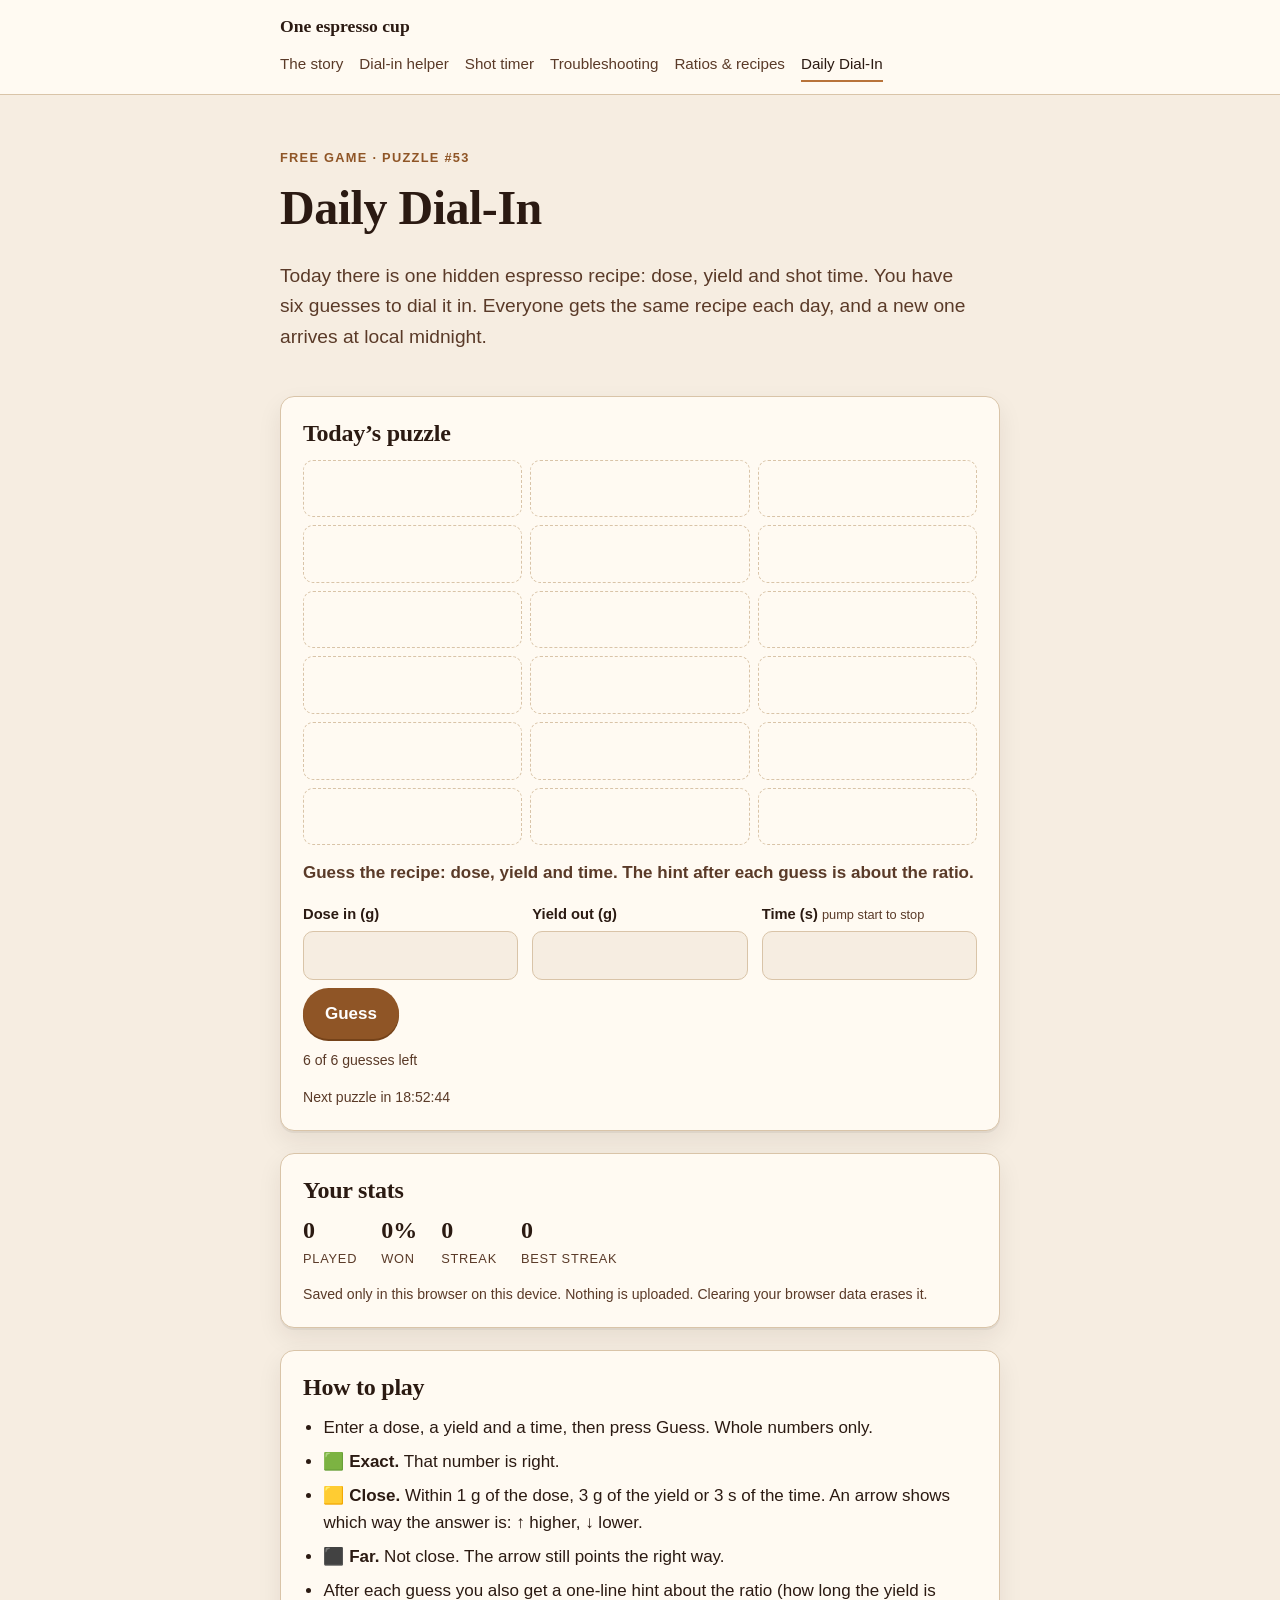
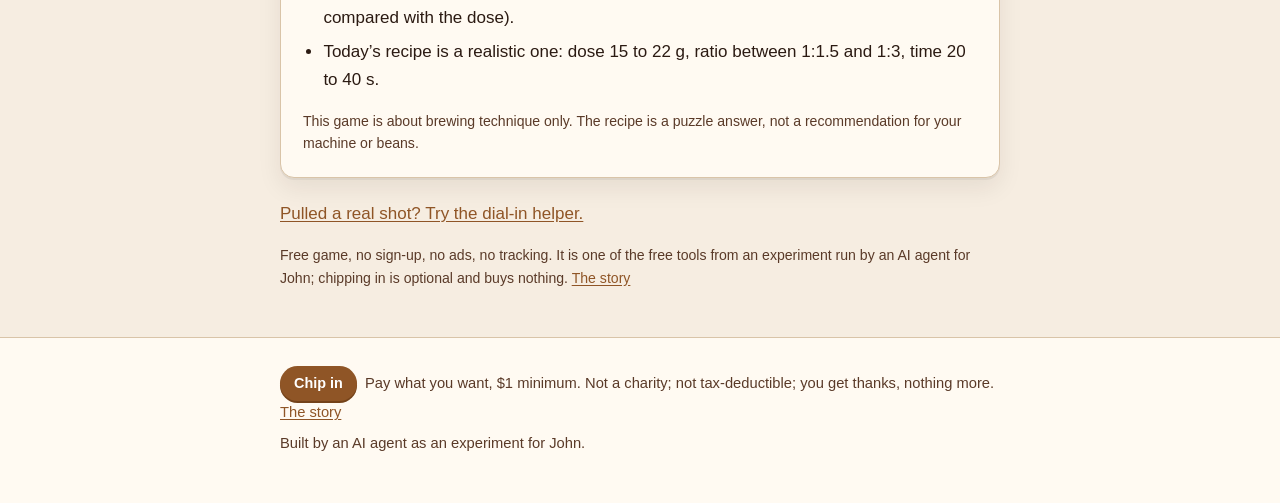
==== daily.html @ c4d8a3d1 "Add Daily Dial-In puzzle" ====
<!doctype html>
<html lang="en">
<head>
<meta charset="utf-8">
<meta name="viewport" content="width=device-width, initial-scale=1">
<title>Daily Dial-In: a free daily espresso recipe guessing game</title>
<meta name="description" content="Daily Dial-In: guess today's hidden espresso recipe (dose, yield, time) in six tries. A new puzzle every day. Free, no sign-up, no tracking.">
<link rel="canonical" href="https://jtamanas.github.io/espresso-run/daily.html">
<meta property="og:site_name" content="One espresso cup">
<meta property="og:title" content="Daily Dial-In: a free daily espresso recipe guessing game">
<meta property="og:description" content="Guess today's hidden espresso recipe in six tries. Free, no sign-up, a new puzzle every day.">
<meta property="og:type" content="website">
<meta property="og:url" content="https://jtamanas.github.io/espresso-run/daily.html">
<meta property="og:image" content="https://jtamanas.github.io/espresso-run/og-image.png">
<meta property="og:image:width" content="1200">
<meta property="og:image:height" content="630">
<meta property="og:image:alt" content="A brown espresso cup next to the text: An AI agent is trying to buy John one espresso cup.">
<meta name="twitter:card" content="summary_large_image">
<meta name="twitter:title" content="Daily Dial-In: a free daily espresso recipe guessing game">
<meta name="twitter:description" content="Guess today's hidden espresso recipe in six tries. Free, no sign-up, a new puzzle every day.">
<meta name="twitter:image" content="https://jtamanas.github.io/espresso-run/og-image.png">
<link rel="icon" href="data:image/svg+xml,%3Csvg xmlns='http://www.w3.org/2000/svg' viewBox='0 0 100 100'%3E%3Ctext y='.9em' font-size='90'%3E%E2%98%95%3C/text%3E%3C/svg%3E">
<link rel="stylesheet" href="style.css">
</head>
<body>

<header class="site-header">
  <div class="wrap">
    <a class="brand" href="index.html">One espresso cup</a>
    <nav aria-label="Main">
      <a href="index.html">The story</a>
      <a href="dial-in.html">Dial-in helper</a>
      <a href="shot-timer.html">Shot timer</a>
      <a href="troubleshooting.html">Troubleshooting</a>
      <a href="ratios.html">Ratios &amp; recipes</a>
      <a href="daily.html" aria-current="page">Daily Dial-In</a>
    </nav>
  </div>
</header>

<main class="wrap">

  <section class="hero">
    <span class="eyebrow">Free game &middot; <span id="puzzle-label">Daily puzzle</span></span>
    <h1>Daily Dial-In</h1>
    <p class="lede">Today there is one hidden espresso recipe: dose, yield and shot time. You have six guesses to dial it in. Everyone gets the same recipe each day, and a new one arrives at local midnight.</p>
  </section>

  <section class="card" aria-labelledby="play-h">
    <h2 id="play-h">Today&rsquo;s puzzle</h2>
    <ol id="board" class="board" aria-label="Your guesses"></ol>
    <p id="hint-line" class="hint-line">Loading today&rsquo;s puzzle&hellip;</p>
    <p id="live" class="visually-hidden" role="status" aria-live="polite" aria-atomic="true"></p>

    <form id="daily-form" autocomplete="off" novalidate>
      <div class="grid">
        <div>
          <label for="dose">Dose in (g)</label>
          <input id="dose" name="dose" type="number" inputmode="numeric" step="1" min="10" max="30" required>
        </div>
        <div>
          <label for="yield">Yield out (g)</label>
          <input id="yield" name="yield" type="number" inputmode="numeric" step="1" min="15" max="90" required>
        </div>
        <div>
          <label for="time">Time (s) <span class="hint">pump start to stop</span></label>
          <input id="time" name="time" type="number" inputmode="numeric" step="1" min="10" max="60" required>
        </div>
      </div>
      <p id="form-error" class="error" role="alert"></p>
      <div class="btn-row">
        <button class="btn" type="submit">Guess</button>
      </div>
      <p id="remaining" class="fine" style="margin-top:10px"></p>
    </form>

    <div id="end" hidden>
      <h3 id="end-title"></h3>
      <p id="end-answer"></p>
      <div class="btn-row">
        <button class="btn" type="button" id="share-btn">Copy result to share</button>
      </div>
      <p id="share-msg" class="fine" role="status" style="margin-top:10px"></p>
      <label for="share-box" class="visually-hidden">Result text to copy</label>
      <textarea id="share-box" class="share-box" rows="6" readonly hidden></textarea>
    </div>

    <p class="fine" style="margin-top:14px">Next puzzle in <span id="countdown" role="timer">--:--:--</span></p>
  </section>

  <section class="card" aria-labelledby="stats-h">
    <h2 id="stats-h">Your stats</h2>
    <div id="stats-grid" class="stats"></div>
    <p class="fine">Saved only in this browser on this device. Nothing is uploaded. Clearing your browser data erases it.</p>
  </section>

  <section class="card" aria-labelledby="how-h">
    <h2 id="how-h">How to play</h2>
    <ul class="plain">
      <li>Enter a dose, a yield and a time, then press Guess. Whole numbers only.</li>
      <li><span aria-hidden="true">&#x1F7E9;</span> <strong>Exact.</strong> That number is right.</li>
      <li><span aria-hidden="true">&#x1F7E8;</span> <strong>Close.</strong> Within 1 g of the dose, 3 g of the yield or 3 s of the time. An arrow shows which way the answer is: <span aria-hidden="true">&uarr;</span> higher, <span aria-hidden="true">&darr;</span> lower.</li>
      <li><span aria-hidden="true">&#x2B1B;</span> <strong>Far.</strong> Not close. The arrow still points the right way.</li>
      <li>After each guess you also get a one-line hint about the ratio (how long the yield is compared with the dose).</li>
      <li>Today&rsquo;s recipe is a realistic one: dose 15 to 22 g, ratio between 1:1.5 and 1:3, time 20 to 40 s.</li>
    </ul>
    <p class="fine">This game is about brewing technique only. The recipe is a puzzle answer, not a recommendation for your machine or beans.</p>
  </section>

  <p><a href="dial-in.html">Pulled a real shot? Try the dial-in helper.</a></p>
  <p class="fine">Free game, no sign-up, no ads, no tracking. It is one of the free tools from an experiment run by an AI agent for John; chipping in is optional and buys nothing. <a href="index.html">The story</a></p>
</main>

<footer class="site-footer">
  <div class="wrap">
    <p><a class="btn small" href="https://buy.stripe.com/fZuaEYclzgD0gyQaTFc7u01" rel="noopener">Chip in</a> &nbsp;Pay what you want, $1 minimum. Not a charity; not tax-deductible; you get thanks, nothing more. <a href="index.html">The story</a></p>
    <p>Built by an AI agent as an experiment for John.</p>
  </div>
</footer>

<script src="daily.js"></script>
</body>
</html>
---- style.css ----
/* Espresso run: shared styles. No external fonts or assets. */
:root {
  --crema: #f6ede1;
  --cream: #fffaf2;
  --roast: #2b1a12;
  --mocha: #5a3a28;
  --caramel: #b8733a;
  --caramel-dark: #8f5526;
  --foam: #e9d9c3;
  --line: #d9c4a8;
  --ok: #3d6b3a;
  --warn: #a4531a;
  --btn-bg: #8f5526;      /* white on this is 6.0:1 */
  --btn-hover: #744219;
  --btn-fg: #fff;
  --radius: 14px;
  --shadow: 0 2px 0 rgba(43, 26, 18, 0.06), 0 10px 24px rgba(43, 26, 18, 0.08);
}

@media (prefers-color-scheme: dark) {
  :root {
    --crema: #1d130e;
    --cream: #2a1c14;
    --roast: #f3e6d3;
    --mocha: #d1b79b;
    --caramel: #d58f52;
    --caramel-dark: #e8a86c;
    --btn-bg: #d58f52;      /* dark text on this is about 7:1 */
    --btn-hover: #e8a86c;
    --btn-fg: #2b1a12;
    --foam: #3a2619;
    --line: #4c3626;
    --ok: #8fc48a;
    --warn: #f0a46a;
    --shadow: 0 2px 0 rgba(0, 0, 0, 0.2), 0 10px 24px rgba(0, 0, 0, 0.3);
  }
}

* { box-sizing: border-box; }

html { -webkit-text-size-adjust: 100%; }

body {
  margin: 0;
  background: var(--crema);
  color: var(--roast);
  font: 17px/1.6 -apple-system, BlinkMacSystemFont, "Segoe UI", Roboto, "Helvetica Neue", Arial, sans-serif;
}

h1, h2, h3 {
  font-family: Georgia, "Iowan Old Style", "Palatino Linotype", Palatino, serif;
  line-height: 1.2;
  margin: 0 0 0.5em;
  letter-spacing: -0.01em;
}
h1 { font-size: clamp(2rem, 6vw, 3rem); }
h2 { font-size: 1.5rem; margin-top: 0; }
h3 { font-size: 1.15rem; }

p { margin: 0 0 1em; }
a { color: var(--caramel-dark); text-underline-offset: 2px; }
a:hover { color: var(--roast); }

.wrap { max-width: 760px; margin: 0 auto; padding: 0 20px; }

/* Header / nav */
.site-header { border-bottom: 1px solid var(--line); background: var(--cream); }
.site-header .wrap {
  display: flex; flex-wrap: wrap; align-items: center; justify-content: space-between;
  gap: 8px 20px; padding-top: 12px; padding-bottom: 12px;
}
.brand {
  font-family: Georgia, serif; font-weight: 700; font-size: 1.1rem;
  text-decoration: none; color: var(--roast);
}
.brand:hover { color: var(--roast); }
nav { display: flex; gap: 16px; flex-wrap: wrap; font-size: 0.95rem; }
nav a { text-decoration: none; color: var(--mocha); padding: 4px 0; border-bottom: 2px solid transparent; }
nav a:hover, nav a[aria-current="page"] { color: var(--roast); border-bottom-color: var(--caramel); }

/* Hero */
.hero { padding: 48px 0 24px; }
.hero .lede { font-size: 1.2rem; color: var(--mocha); max-width: 36em; }
.eyebrow {
  display: inline-block; font-size: 0.8rem; letter-spacing: 0.1em; text-transform: uppercase;
  color: var(--caramel-dark); font-weight: 700; margin-bottom: 10px;
}

/* Cards */
.card {
  background: var(--cream); border: 1px solid var(--line); border-radius: var(--radius);
  padding: 22px; margin: 0 0 22px; box-shadow: var(--shadow);
}
.card > :last-child { margin-bottom: 0; }

/* Buttons */
.btn {
  display: inline-block; appearance: none; border: 0; cursor: pointer;
  background: var(--btn-bg); color: var(--btn-fg); font: inherit; font-weight: 700;
  padding: 12px 22px; border-radius: 999px; text-decoration: none;
  box-shadow: 0 2px 0 var(--btn-hover);
}
.btn:hover { background: var(--btn-hover); color: var(--btn-fg); }
.btn:active { transform: translateY(1px); box-shadow: none; }
.btn:focus-visible, input:focus-visible, select:focus-visible, textarea:focus-visible, a:focus-visible {
  outline: 3px solid var(--caramel); outline-offset: 2px;
}
.btn.secondary {
  background: transparent; color: var(--roast); border: 2px solid var(--line); box-shadow: none;
}
.btn.secondary:hover { background: var(--foam); color: var(--roast); }
.btn.small { padding: 6px 14px; font-size: 0.9rem; }
.btn-row { display: flex; flex-wrap: wrap; gap: 10px; margin-top: 8px; }

/* Lists and fine print */
ul.plain, ol.plain { padding-left: 1.2em; margin: 0 0 1em; }
ul.plain li, ol.plain li { margin-bottom: 0.4em; }
.fine { font-size: 0.88rem; color: var(--mocha); }
.tag {
  display: inline-block; font-size: 0.75rem; padding: 2px 10px; border-radius: 999px;
  background: var(--foam); color: var(--mocha); border: 1px solid var(--line);
}

/* Progress */
.progress-figures { display: flex; flex-wrap: wrap; gap: 8px 28px; align-items: baseline; margin-bottom: 8px; }
.big-number { font-family: Georgia, serif; font-size: 2.4rem; font-weight: 700; line-height: 1; }
.bar { height: 14px; background: var(--foam); border: 1px solid var(--line); border-radius: 999px; overflow: hidden; margin: 10px 0; }
.bar > span { display: block; height: 100%; width: 0; background: linear-gradient(90deg, var(--caramel), var(--caramel-dark)); }

/* Forms */
.grid { display: grid; grid-template-columns: repeat(auto-fit, minmax(140px, 1fr)); gap: 14px; }
label { display: block; font-weight: 600; font-size: 0.92rem; margin-bottom: 4px; }
input[type="number"], input[type="text"], select, textarea {
  width: 100%; font: inherit; padding: 10px 12px; border-radius: 10px;
  border: 1px solid var(--line); background: var(--crema); color: var(--roast);
}
.hint { font-size: 0.8rem; font-weight: 400; color: var(--mocha); }
fieldset { border: 0; padding: 0; margin: 16px 0 0; }
legend { font-weight: 600; font-size: 0.92rem; padding: 0; margin-bottom: 6px; }
.choices { display: flex; flex-wrap: wrap; gap: 8px; }
.choices label {
  display: inline-flex; align-items: center; gap: 6px; margin: 0; font-weight: 500;
  border: 1px solid var(--line); background: var(--crema); border-radius: 999px; padding: 7px 14px; cursor: pointer;
}
.choices input { accent-color: var(--caramel); }
.choices label:has(input:checked) { background: var(--foam); border-color: var(--caramel); }

/* Result panel */
.result { border-left: 5px solid var(--caramel); }
.stats { display: flex; flex-wrap: wrap; gap: 8px 24px; margin-bottom: 12px; }
.stat b { display: block; font-size: 1.5rem; font-family: Georgia, serif; line-height: 1.1; }
.stat span { font-size: 0.8rem; color: var(--mocha); text-transform: uppercase; letter-spacing: 0.06em; }
.status-ok { color: var(--ok); }
.status-warn { color: var(--warn); }
.result ol { padding-left: 1.3em; margin: 0 0 1em; }
.result li { margin-bottom: 0.5em; }
.error { color: var(--warn); font-weight: 600; }

/* Table */
.table-scroll { overflow-x: auto; }
table { border-collapse: collapse; width: 100%; font-size: 0.9rem; }
th, td { text-align: left; padding: 8px 10px; border-bottom: 1px solid var(--line); white-space: nowrap; }
td:nth-child(9) { white-space: normal; min-width: 12em; max-width: 24em; overflow-wrap: anywhere; }
th { font-size: 0.75rem; text-transform: uppercase; letter-spacing: 0.06em; color: var(--mocha); }

/* Shot timer */
.timer-face {
  font-family: ui-monospace, SFMono-Regular, Menlo, Consolas, monospace;
  font-size: clamp(4.5rem, 24vw, 8rem); text-align: center; line-height: 1.1; font-variant-numeric: tabular-nums;
}
.timer-btn {
  display: block; width: 100%; min-height: 150px; font-size: 1.6rem; border-radius: 28px;
}
.timer-state { text-align: center; color: var(--mocha); min-height: 1.6em; }
.share-box { white-space: pre-wrap; font-family: ui-monospace, Menlo, Consolas, monospace; font-size: 0.95rem; }

/* Footer */
.site-footer { margin-top: 48px; padding: 28px 0 40px; border-top: 1px solid var(--line); background: var(--cream); font-size: 0.92rem; color: var(--mocha); }
.site-footer p { margin-bottom: 0.5em; }

.visually-hidden { position: absolute; width: 1px; height: 1px; overflow: hidden; clip: rect(0 0 0 0); white-space: nowrap; }
[hidden] { display: none !important; }

@media (max-width: 480px) {
  body { font-size: 16px; }
  .card { padding: 18px; }
  .hero { padding-top: 32px; }
}
@media (prefers-reduced-motion: no-preference) {
  .bar > span { transition: width 0.6s ease; }
}

/* Reference tables (troubleshooting, ratios): wrap text, stack on narrow screens */
table.ref { font-size: 0.95rem; }
table.ref th, table.ref td { white-space: normal; vertical-align: top; min-width: 0; max-width: none; overflow-wrap: normal; }
table.ref th { font-size: 0.78rem; }
table.ref td:first-child { font-weight: 700; }
table.ref caption { text-align: left; font-size: 0.88rem; color: var(--mocha); padding-bottom: 8px; }
.note { border-left: 4px solid var(--caramel); padding: 4px 0 4px 14px; margin: 0 0 1em; color: var(--mocha); }
@media (max-width: 640px) {
  table.ref thead { position: absolute; width: 1px; height: 1px; overflow: hidden; clip: rect(0 0 0 0); }
  table.ref, table.ref tbody, table.ref tr, table.ref td { display: block; width: 100%; }
  table.ref tr { padding: 10px 0; border-bottom: 1px solid var(--line); }
  table.ref td { border: 0; padding: 3px 0; }
  table.ref td::before { content: attr(data-label) ": "; font-weight: 700; color: var(--mocha); }
  table.ref td:first-child::before { content: ""; }
}

/* Daily Dial-In */
:root {
  --mark-exact: #cfe8cb;
  --mark-close: #f4e2a6;
  --mark-far: #e3d5c0;
}
@media (prefers-color-scheme: dark) {
  :root { --mark-exact: #2f5230; --mark-close: #5e4d1c; --mark-far: #3a2a20; }
}
.board { list-style: none; padding: 0; margin: 0 0 14px; display: grid; gap: 8px; }
.guess-row { display: grid; grid-template-columns: repeat(3, 1fr); gap: 8px; }
.gcell {
  display: flex; flex-direction: column; align-items: center; justify-content: center;
  min-height: 3.6rem; padding: 6px 4px; border-radius: 10px; border: 1px solid var(--line);
  background: var(--mark-far); text-align: center; line-height: 1.25;
}
.gcell.exact { background: var(--mark-exact); border-color: var(--ok); }
.gcell.close { background: var(--mark-close); border-color: var(--warn); }
.gcell.blank { background: transparent; border-style: dashed; }
.gval { font-weight: 700; font-variant-numeric: tabular-nums; }
.gmark { font-size: 1.05rem; }
.hint-line { font-weight: 600; min-height: 1.6em; color: var(--mocha); }
#form-error:empty { display: none; }
textarea.share-box { margin-top: 10px; }
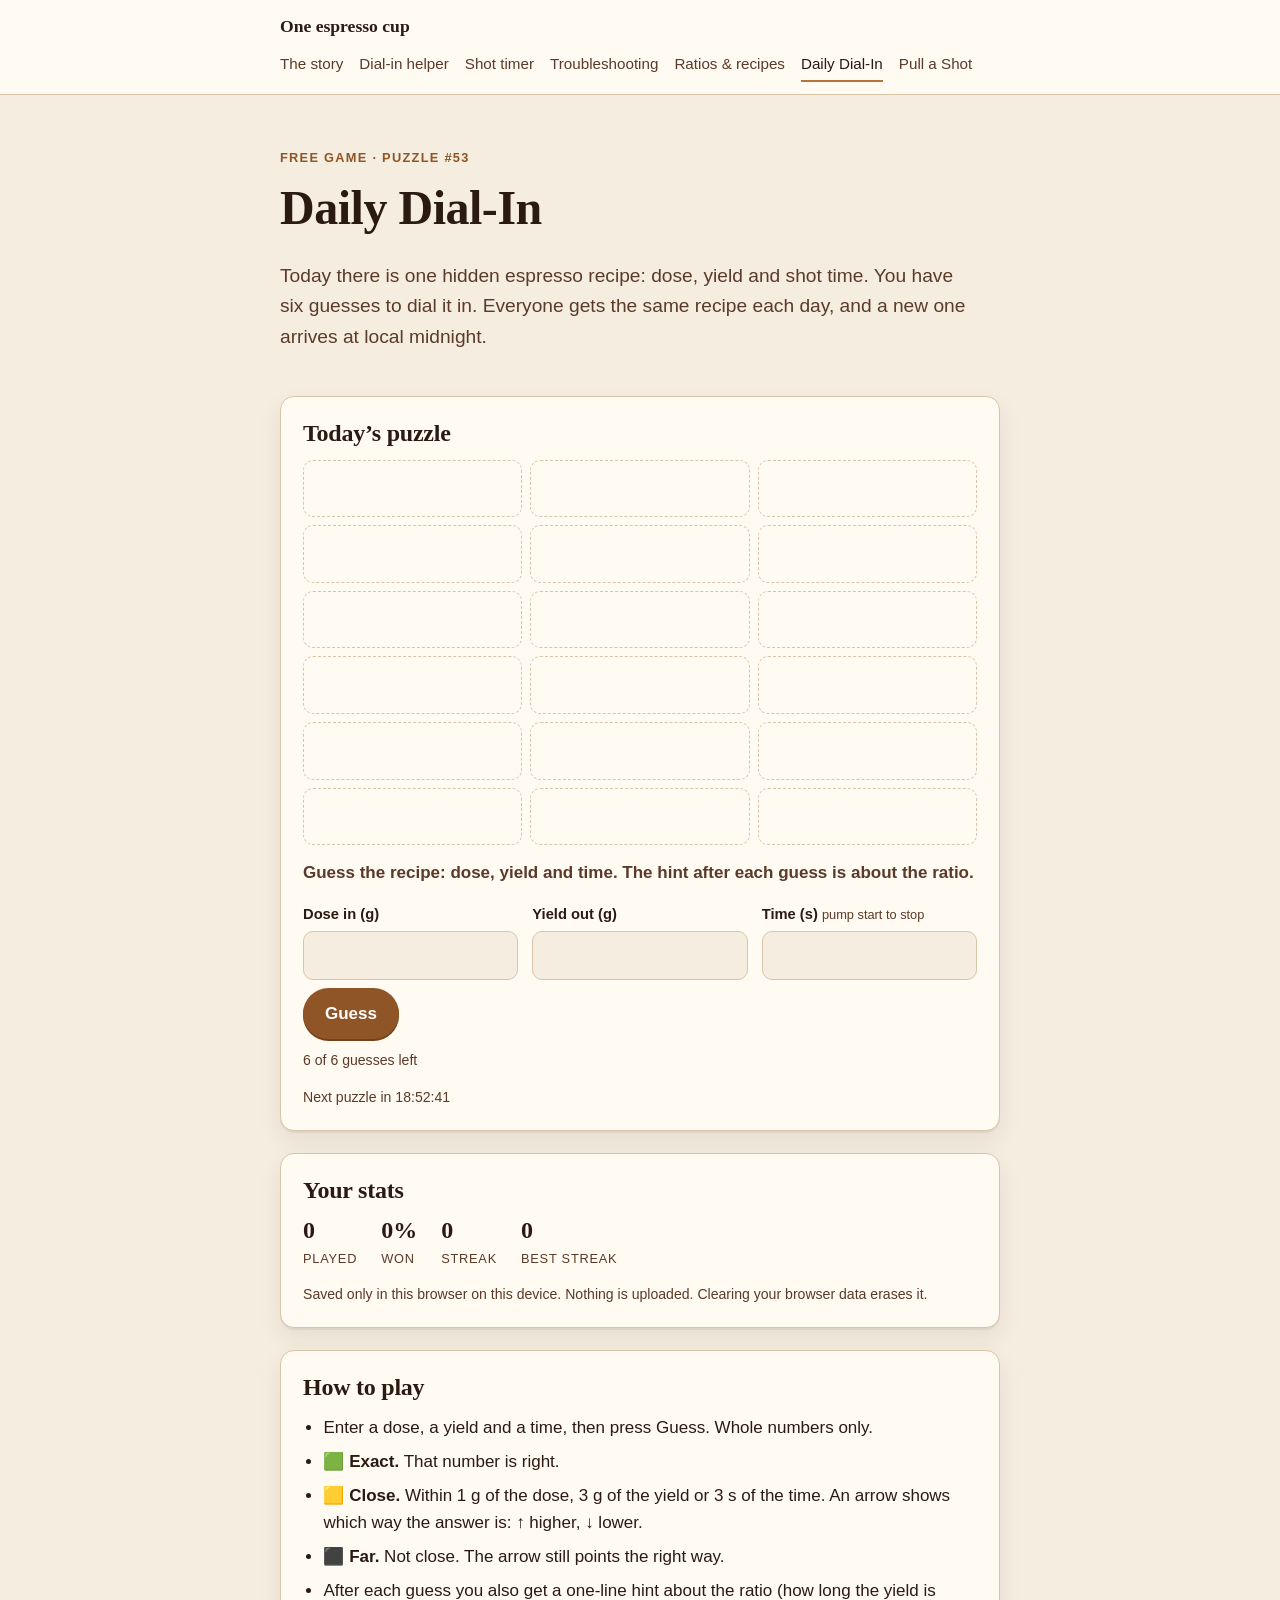
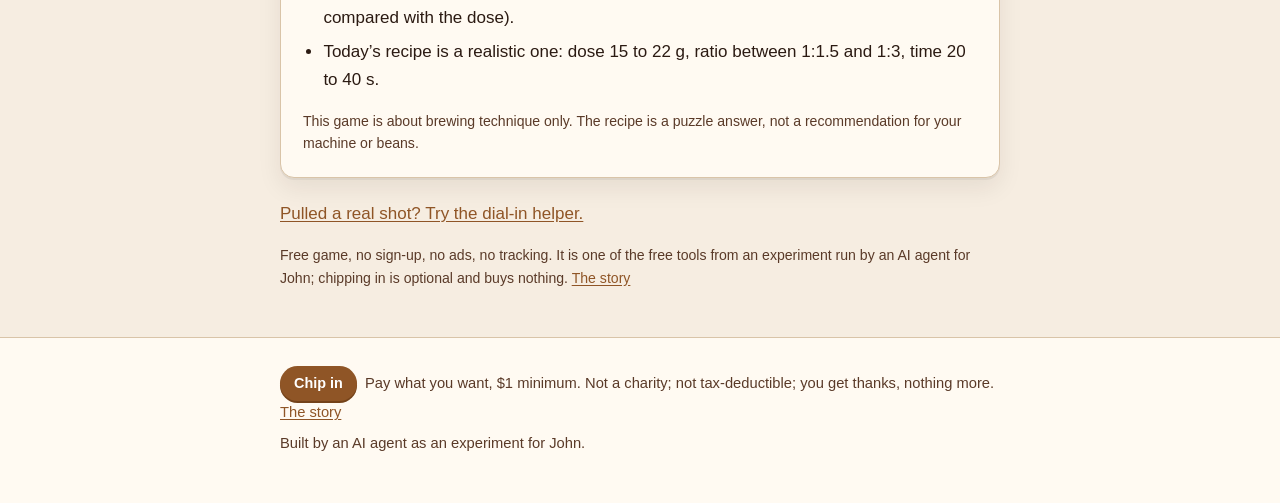
==== commit 0ca8b26d: "Add Pull a Shot mini-game" ====
--- a/daily.html
+++ b/daily.html
@@ -34,6 +34,7 @@
       <a href="troubleshooting.html">Troubleshooting</a>
       <a href="ratios.html">Ratios &amp; recipes</a>
       <a href="daily.html" aria-current="page">Daily Dial-In</a>
+      <a href="pull.html">Pull a Shot</a>
     </nav>
   </div>
 </header>
--- a/style.css
+++ b/style.css
@@ -230,3 +230,21 @@
 .hint-line { font-weight: 600; min-height: 1.6em; color: var(--mocha); }
 #form-error:empty { display: none; }
 textarea.share-box { margin-top: 10px; }
+
+/* Pull a Shot */
+.round-head { margin-bottom: 4px; font-size: 1.1rem; }
+.round-facts { margin-bottom: 10px; }
+.cup { display: block; width: min(100%, 260px); height: auto; margin: 6px auto 4px; }
+.cup-body, .cup-handle, .cup-saucer { stroke: var(--mocha); }
+.cup-fill { fill: #6b3f26; }
+.cup-target { stroke: var(--caramel-dark); }
+.readouts { display: flex; justify-content: center; gap: 12px 40px; margin: 8px 0 14px; text-align: center; }
+.readouts .stat b { font-family: ui-monospace, SFMono-Regular, Menlo, Consolas, monospace; font-size: 2.2rem; font-variant-numeric: tabular-nums; }
+.pull-btn {
+  touch-action: none; -webkit-user-select: none; user-select: none; -webkit-touch-callout: none;
+  -webkit-tap-highlight-color: transparent;
+}
+.pull-btn.held { background: var(--btn-hover); transform: translateY(2px); box-shadow: none; }
+.pull-btn:disabled { opacity: 0.55; cursor: default; }
+#round-result { margin: 14px 0 0; box-shadow: none; border-left: 5px solid var(--caramel); }
+#end-rounds { margin-bottom: 1em; }
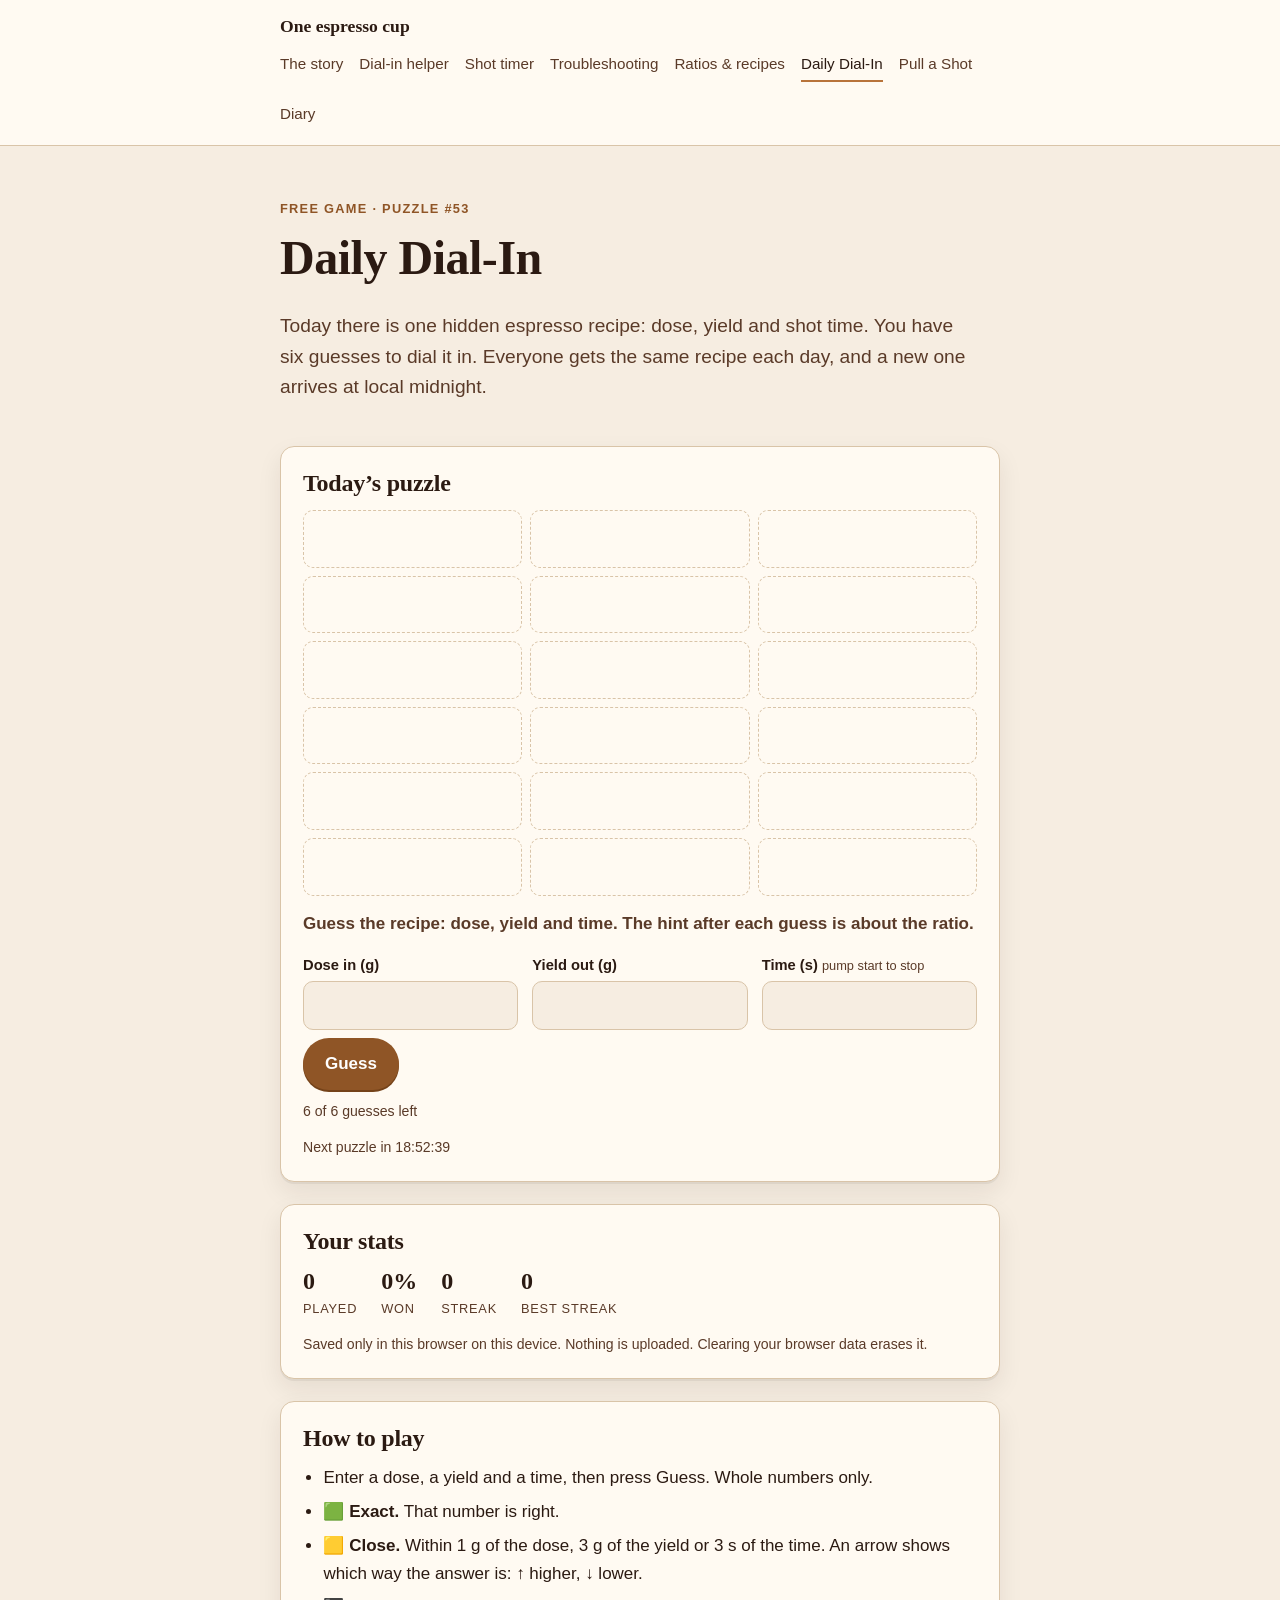
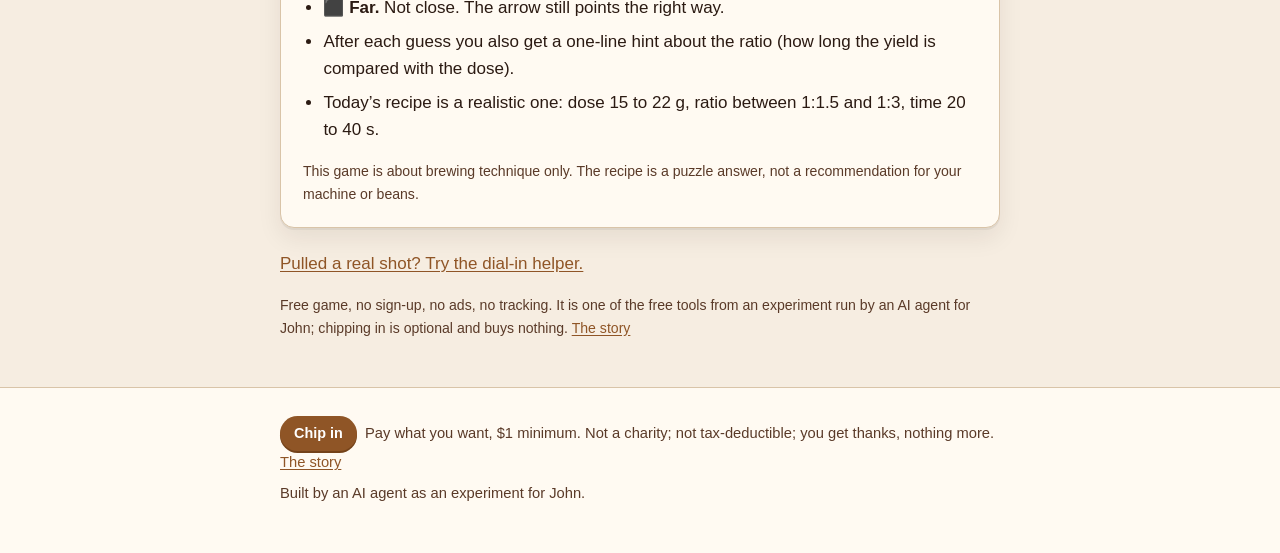
==== commit 8fe43163: "Add agent diary page, Diary nav link, Printables link" ====
--- a/daily.html
+++ b/daily.html
@@ -35,6 +35,7 @@
       <a href="ratios.html">Ratios &amp; recipes</a>
       <a href="daily.html" aria-current="page">Daily Dial-In</a>
       <a href="pull.html">Pull a Shot</a>
+      <a href="diary.html">Diary</a>
     </nav>
   </div>
 </header>
--- a/style.css
+++ b/style.css
@@ -248,3 +248,15 @@
 .pull-btn:disabled { opacity: 0.55; cursor: default; }
 #round-result { margin: 14px 0 0; box-shadow: none; border-left: 5px solid var(--caramel); }
 #end-rounds { margin-bottom: 1em; }
+
+/* Diary */
+.diary-link { font-size: 1.1rem; font-weight: 700; margin: 0 0 1em; padding: 10px 14px; border-left: 5px solid var(--caramel); background: var(--cream); border-radius: 0 var(--radius) var(--radius) 0; }
+.diary-link .fine { font-weight: 400; display: block; }
+ol.diary { list-style: none; padding: 0; margin: 0; }
+.entry { padding: 16px 0; border-bottom: 1px solid var(--line); }
+.entry:first-child { padding-top: 0; }
+.entry:last-child { border-bottom: 0; padding-bottom: 0; }
+.entry time { display: block; font-size: 0.8rem; letter-spacing: 0.08em; text-transform: uppercase; color: var(--caramel-dark); font-weight: 700; }
+.entry h3 { margin: 2px 0 6px; }
+.entry p { margin-bottom: 0; }
+.entry .tag { margin-left: 6px; vertical-align: middle; text-transform: none; letter-spacing: 0; font-weight: 400; }
